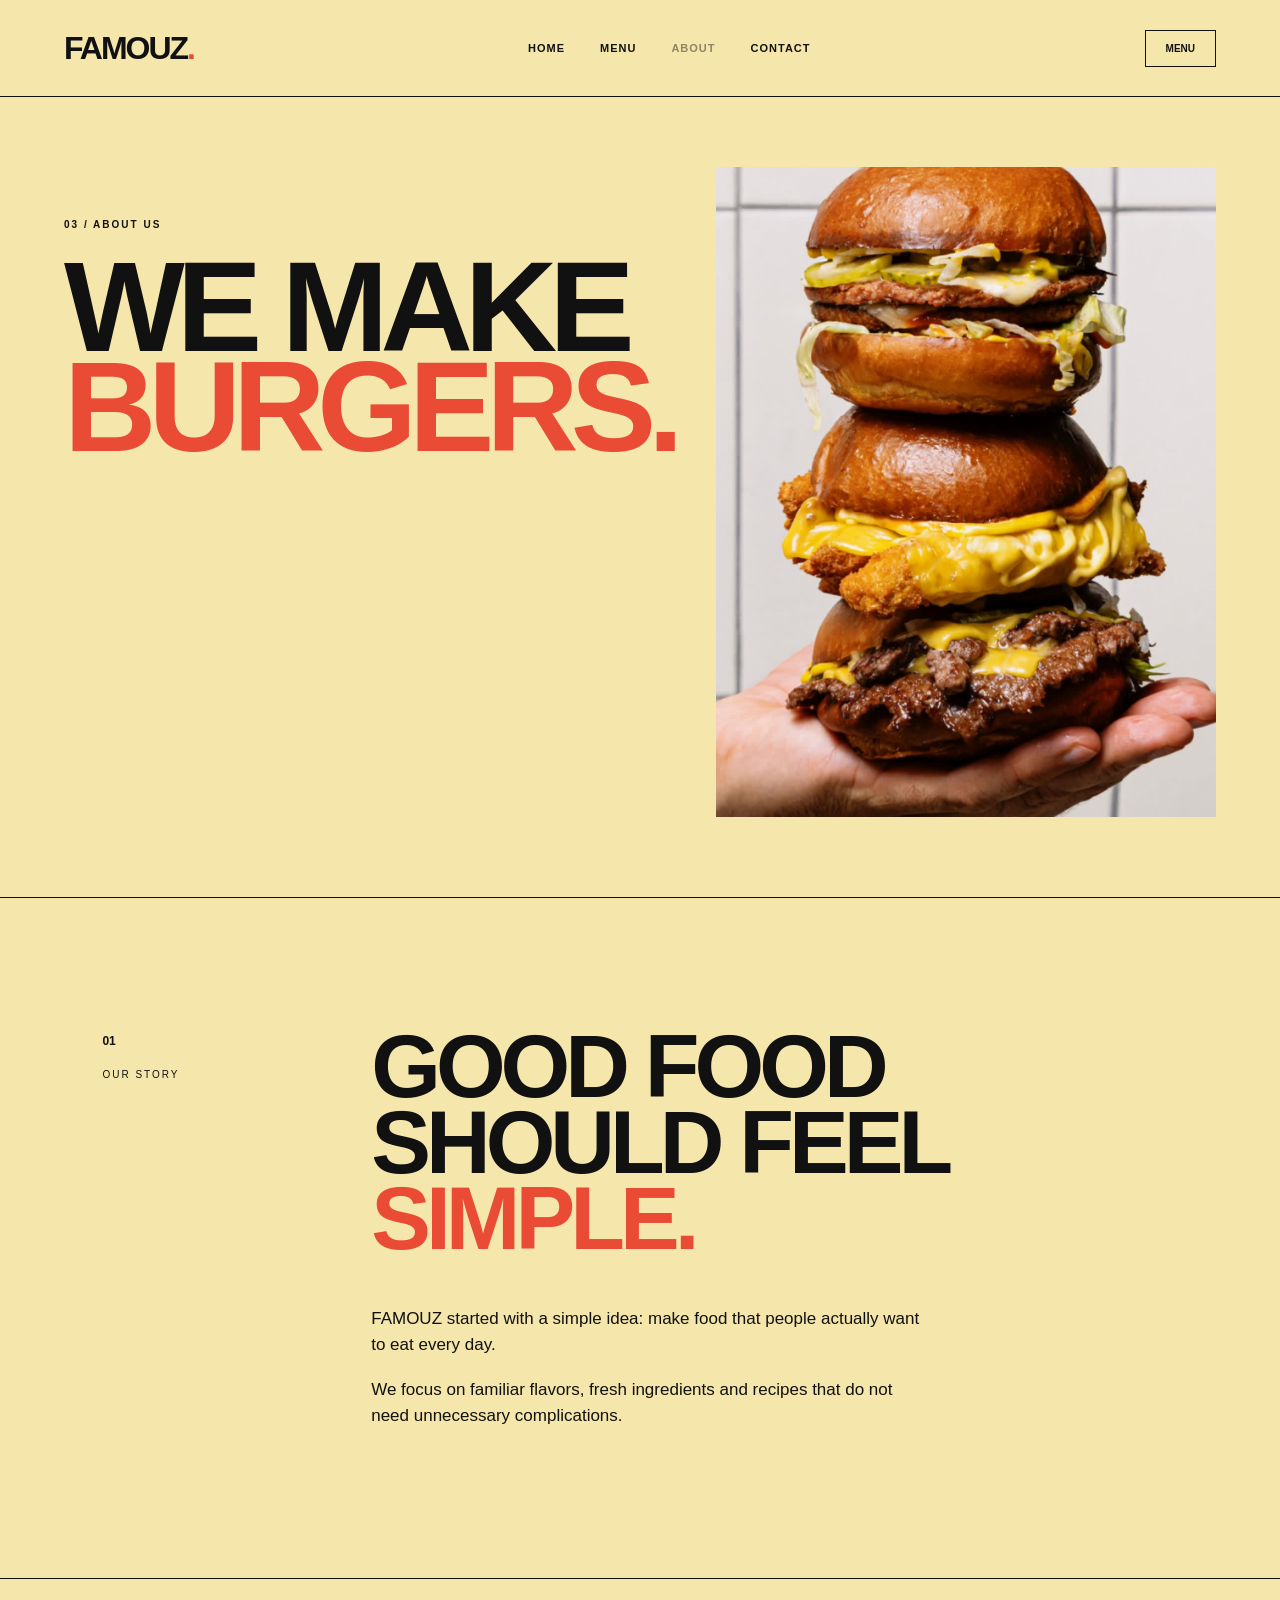
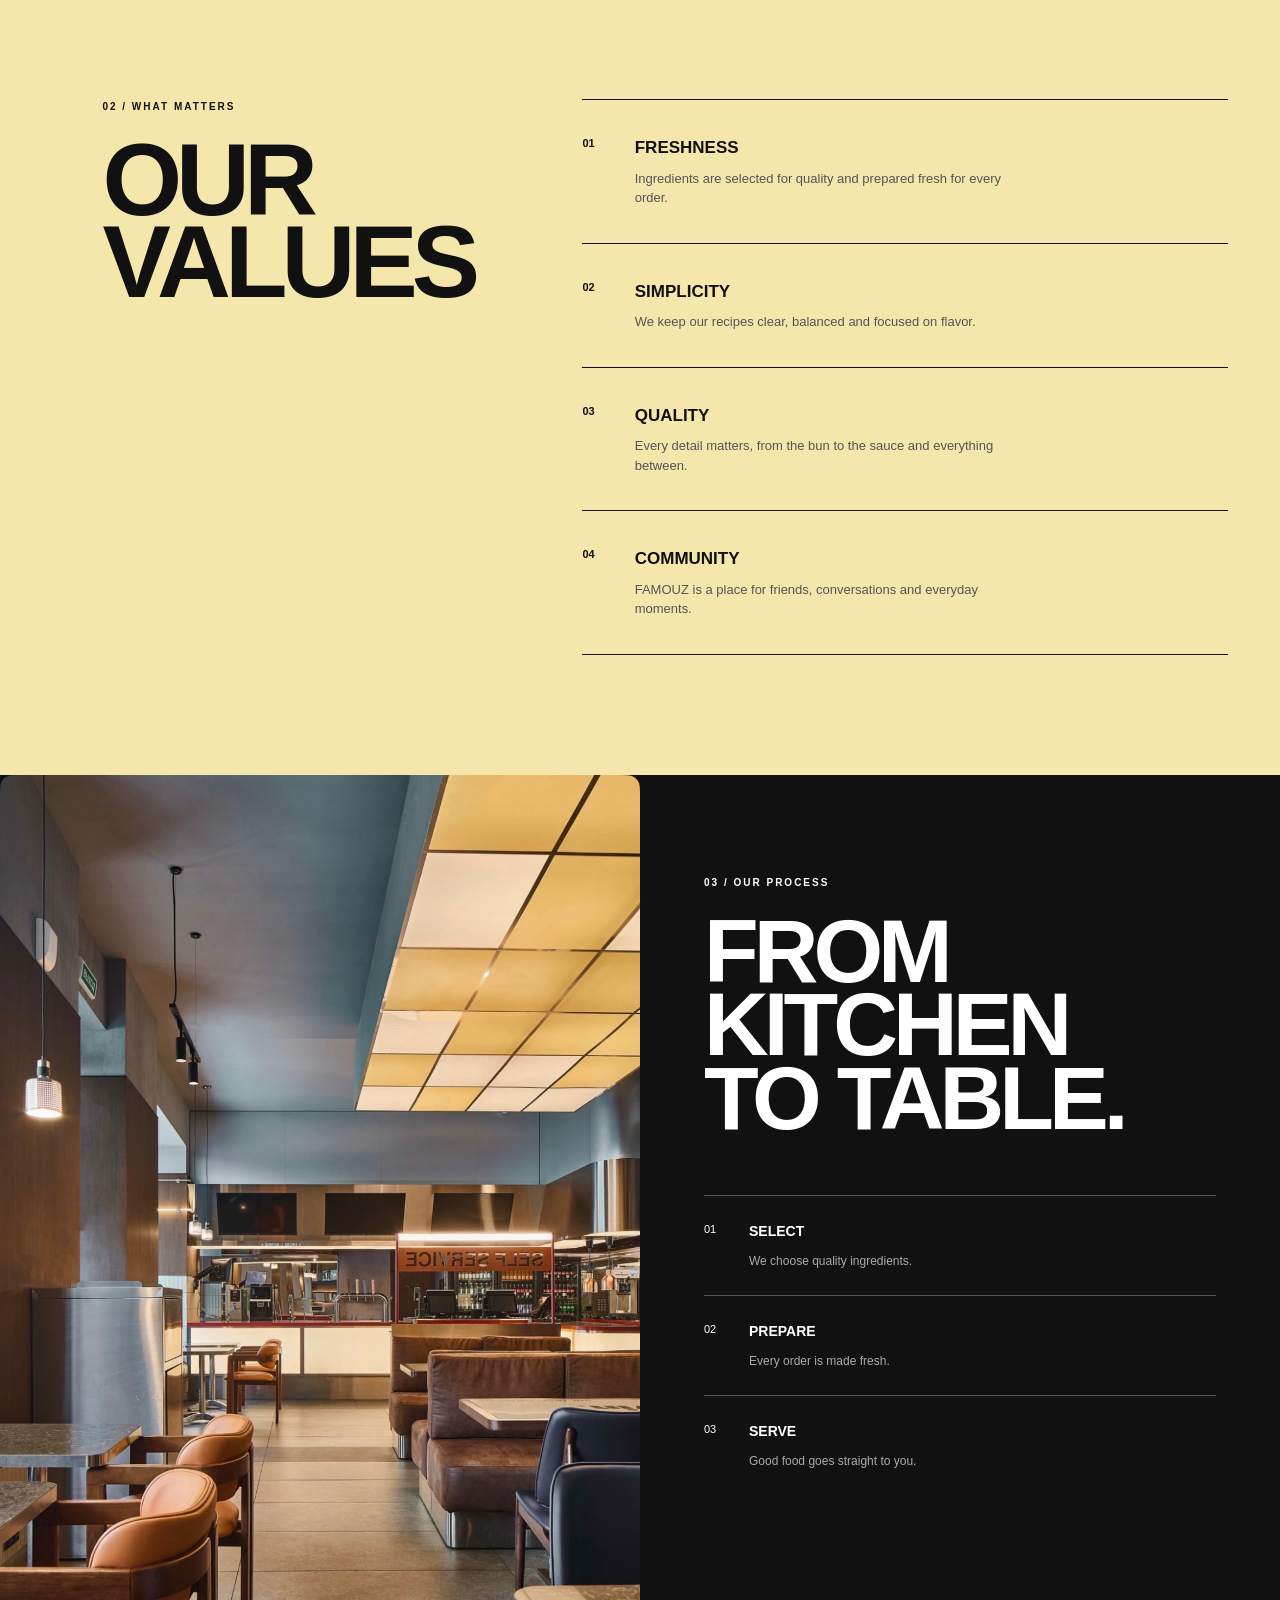
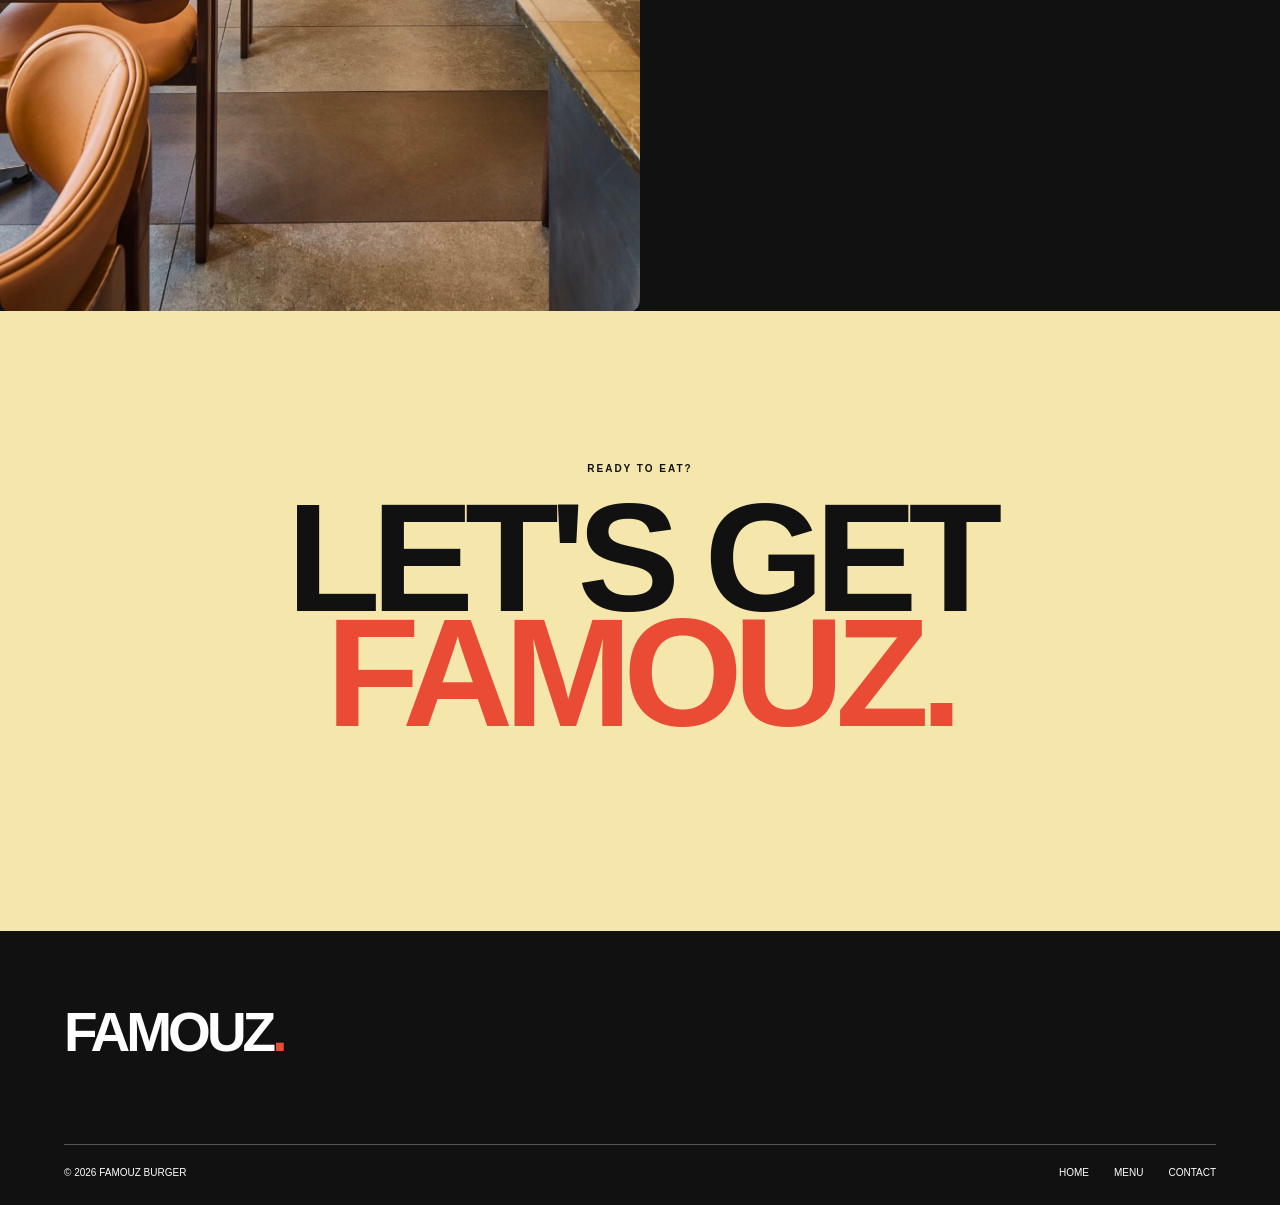
==== about.html @ 40ba9dae "Add Malika page" ====
<!DOCTYPE html>
<html lang="en">

<head>

    <meta charset="UTF-8">
    <meta name="viewport" content="width=device-width, initial-scale=1.0">

    <meta name="description" content="Learn more about FAMOUZ Burger and our philosophy.">

    <title>FAMOUZ — About Us</title>

    <link rel="stylesheet" href="css/about.css">

</head>

<body>

<header class="site-header">

    <a href="index.html" class="logo">
        FAMOUZ<span>.</span>
    </a>

    <nav class="navigation" aria-label="Main navigation">

        <a href="index.html">HOME</a>
        <a href="services.html">MENU</a>
        <a href="about.html" class="active">ABOUT</a>
        <a href="contact.html">CONTACT</a>

    </nav>

    <a href="services.html" class="header-button">
        MENU
    </a>

</header>


<main>

    <!-- ABOUT HERO -->

    <section class="about-hero">

        <div class="about-title">

            <p class="section-label">03 / ABOUT US</p>

            <h1>
                WE MAKE<br>
                <span>BURGERS.</span>
            </h1>

        </div>

        <figure class="about-main-image">

            <img src="images/bu.jpg"
                 alt="FAMOUZburger restaurant">

        </figure>

    </section>


    <!-- STORY -->

    <section class="story">

        <div class="story-label">
            <span>01</span>
            <p>OUR STORY</p>
        </div>

        <article class="story-content">

            <h2>
                GOOD FOOD
                SHOULD FEEL
                <em>SIMPLE.</em>
            </h2>

            <p>
                FAMOUZ started with a simple idea:
                make food that people actually want
                to eat every day.
            </p>

            <p>
                We focus on familiar flavors,
                fresh ingredients and recipes
                that do not need unnecessary
                complications.
            </p>

        </article>

    </section>


    <!-- VALUES -->

    <section class="values">

        <div class="values-heading">

            <p class="section-label">02 / WHAT MATTERS</p>

            <h2>
                OUR<br>
                VALUES
            </h2>

        </div>


        <div class="values-list">

            <article class="value">

                <span>01</span>

                <div>
                    <h3>FRESHNESS</h3>

                    <p>
                        Ingredients are selected
                        for quality and prepared
                        fresh for every order.
                    </p>
                </div>

            </article>


            <article class="value">

                <span>02</span>

                <div>
                    <h3>SIMPLICITY</h3>

                    <p>
                        We keep our recipes clear,
                        balanced and focused
                        on flavor.
                    </p>
                </div>

            </article>


            <article class="value">

                <span>03</span>

                <div>
                    <h3>QUALITY</h3>

                    <p>
                        Every detail matters,
                        from the bun to the sauce
                        and everything between.
                    </p>
                </div>

            </article>


            <article class="value">

                <span>04</span>

                <div>
                    <h3>COMMUNITY</h3>

                    <p>
                        FAMOUZ is a place for friends,
                        conversations and everyday
                        moments.
                    </p>
                </div>

            </article>

        </div>

    </section>


    <!-- PROCESS -->

    <section class="process">

        <div class="process-image">

            <img src="images/interior.jpg"
                 alt="Fresh burger ingredients">

        </div>


        <div class="process-content">

            <p class="section-label">03 / OUR PROCESS</p>

            <h2>
                FROM<br>
                KITCHEN<br>
                TO TABLE.
            </h2>

            <ol class="process-list">

                <li>
                    <span>01</span>
                    <strong>SELECT</strong>
                    <p>We choose quality ingredients.</p>
                </li>

                <li>
                    <span>02</span>
                    <strong>PREPARE</strong>
                    <p>Every order is made fresh.</p>
                </li>

                <li>
                    <span>03</span>
                    <strong>SERVE</strong>
                    <p>Good food goes straight to you.</p>
                </li>

            </ol>

        </div>

    </section>


    <!-- CTA -->

    <section class="about-cta">

        <p class="section-label">
            READY TO EAT?
        </p>

        <h2>
            LET'S GET<br>
            <span>FAMOUZ.</span>
        </h2>



    </section>

</main>


<footer class="footer">

    <div class="footer-top">

        <a href="index.html" class="footer-logo">
            FAMOUZ<span>.</span>
        </a>
    </div>

    <div class="footer-bottom">

        <span>© 2026 FAMOUZ BURGER</span>

        <div class="footer-links">
            <a href="index.html">HOME</a>
            <a href="services.html">MENU</a>
            <a href="contact.html">CONTACT</a>
        </div>
    </div>

</footer>

</body>
</html>
---- css/about.css ----
* {
    margin: 0;
    padding: 0;
    box-sizing: border-box;
}

body {
    font-family: Arial, Helvetica, sans-serif;
    background: #f5e6ab;
    color: #111;
    line-height: 1.5;
}

img {
    width: 100%;
    display: block;
}

a {
    color: inherit;
    text-decoration: none;
}


/* HEADER */

.site-header {
    padding: 24px 5%;
    display: flex;
    align-items: center;
    justify-content: space-between;
    border-bottom: 1px solid #111;
}

.logo {
    font-size: 32px;
    font-weight: 900;
    letter-spacing: -2px;
}

.logo span,
.footer-logo span {
    color: #e94b35;
}

.navigation {
    display: flex;
    gap: 35px;
    flex-wrap: wrap;
}

.navigation a {
    font-size: 11px;
    font-weight: bold;
    letter-spacing: 1px;
}

.navigation a:hover,
.navigation .active {
    opacity: .45;
}

.header-button {
    border: 1px solid #111;
    padding: 10px 20px;
    font-size: 10px;
    font-weight: bold;
}


/* ABOUT HERO */

.about-hero {
    padding: 70px 5% 0;
    display: grid;
    grid-template-columns: 1fr 1fr;
    gap: 40px;
}

.section-label {
    font-size: 10px;
    font-weight: bold;
    letter-spacing: 2px;
    margin-bottom: 25px;
}

.about-title {
    padding: 50px 0;
}

.about-title h1 {
    font-size: clamp(70px, 10vw, 150px);
    line-height: .78;
    letter-spacing: -8px;
}

.about-title h1 span {
    color: #e94b35;
}

.about-main-image {
    height: 650px;
}

.about-main-image img {
    height: 100%;
    object-fit: cover;
}


/* STORY */

.story {
    padding: 130px 8%;
    display: grid;
    grid-template-columns: 25% 75%;
    border-top: 1px solid #111;
    border-bottom: 1px solid #111;
    margin-top: 80px;
}

.story-label span {
    font-size: 12px;
    font-weight: bold;
}

.story-label p {
    font-size: 10px;
    letter-spacing: 2px;
    margin-top: 15px;
}

.story-content {
    max-width: 850px;
}

.story-content h2 {
    font-size: clamp(50px, 7vw, 100px);
    line-height: .85;
    letter-spacing: -5px;
    margin-bottom: 50px;
}

.story-content h2 em {
    color: #e94b35;
    font-style: normal;
}

.story-content p {
    max-width: 550px;
    font-size: 17px;
    margin-bottom: 20px;
}


/* VALUES */

.values {
    padding: 120px 8%;
    display: grid;
    grid-template-columns: 40% 60%;
    gap: 50px;
}

.values-heading h2 {
    font-size: clamp(60px, 8vw, 120px);
    line-height: .8;
    letter-spacing: -6px;
}

.values-list {
    display: flex;
    flex-direction: column;
}

.value {
    display: flex;
    gap: 40px;
    padding: 35px 0;
    border-top: 1px solid #111;
}

.value:last-child {
    border-bottom: 1px solid #111;
}

.value > span {
    font-size: 11px;
    font-weight: bold;
}

.value h3 {
    font-size: 17px;
    margin-bottom: 8px;
}

.value p {
    font-size: 13px;
    color: #555;
    max-width: 400px;
}


/* PROCESS */

.process {
    background: #111;
    color: white;
    display: grid;
    grid-template-columns: 1fr 1fr;
}

.process-image {
    min-height: 700px;
}

.process-image img {
    height: 100%;
    object-fit: cover;
}

.process-content {
    padding: 100px 10%;
}

.process h2 {
    font-size: clamp(55px, 7vw, 100px);
    line-height: .82;
    letter-spacing: -5px;
    margin-bottom: 60px;
}

.process-list {
    list-style: none;
}

.process-list li {
    display: grid;
    grid-template-columns: 35px 1fr;
    gap: 10px;
    padding: 25px 0;
    border-top: 1px solid #555;
}

.process-list span {
    font-size: 11px;
}

.process-list strong {
    font-size: 14px;
}

.process-list p {
    grid-column: 2;
    font-size: 12px;
    color: #aaa;
}


/* CTA */

.about-cta {
    text-align: center;
    padding: 150px 5%;
}

.about-cta h2 {
    font-size: clamp(70px, 12vw, 170px);
    line-height: .75;
    letter-spacing: -9px;
    margin-bottom: 50px;
}

.about-cta h2 span {
    color: #e94b35;
}


/* FOOTER */

.footer {
    background: #111;
    color: white;
    padding: 60px 5% 25px;
}

.footer-top {
    display: flex;
    justify-content: space-between;
    padding-bottom: 70px;
}

.footer-logo {
    font-size: 55px;
    font-weight: 900;
    letter-spacing: -4px;
}

.footer-top p {
    font-size: 13px;
}

.footer-bottom {
    border-top: 1px solid #555;
    padding-top: 20px;
    display: flex;
    justify-content: space-between;
    flex-wrap: wrap;
    gap: 20px;
    font-size: 10px;
}

.footer-links {
    display: flex;
    gap: 25px;
}


/* RESPONSIVE */

@media (max-width: 800px) {

    .site-header {
        flex-wrap: wrap;
    }

    .navigation {
        order: 3;
        width: 100%;
        gap: 20px;
    }

    .header-button {
        display: none;
    }

    .about-hero {
        grid-template-columns: 1fr;
    }

    .about-main-image {
        height: 500px;
    }

    .story,
    .values {
        grid-template-columns: 1fr;
        gap: 50px;
    }

    .process {
        grid-template-columns: 1fr;
    }

    .process-image {
        min-height: 450px;
    }
}

@media (max-width: 500px) {

    .about-hero {
        padding: 50px 6% 0;
    }

    .about-title h1 {
        letter-spacing: -5px;
    }

    .story,
    .values {
        padding: 80px 6%;
    }

    .about-cta {
        padding: 100px 6%;
    }

    .about-cta h2 {
        letter-spacing: -5px;
    }

    .footer-top {
        flex-direction: column;
        gap: 30px;
    }
}
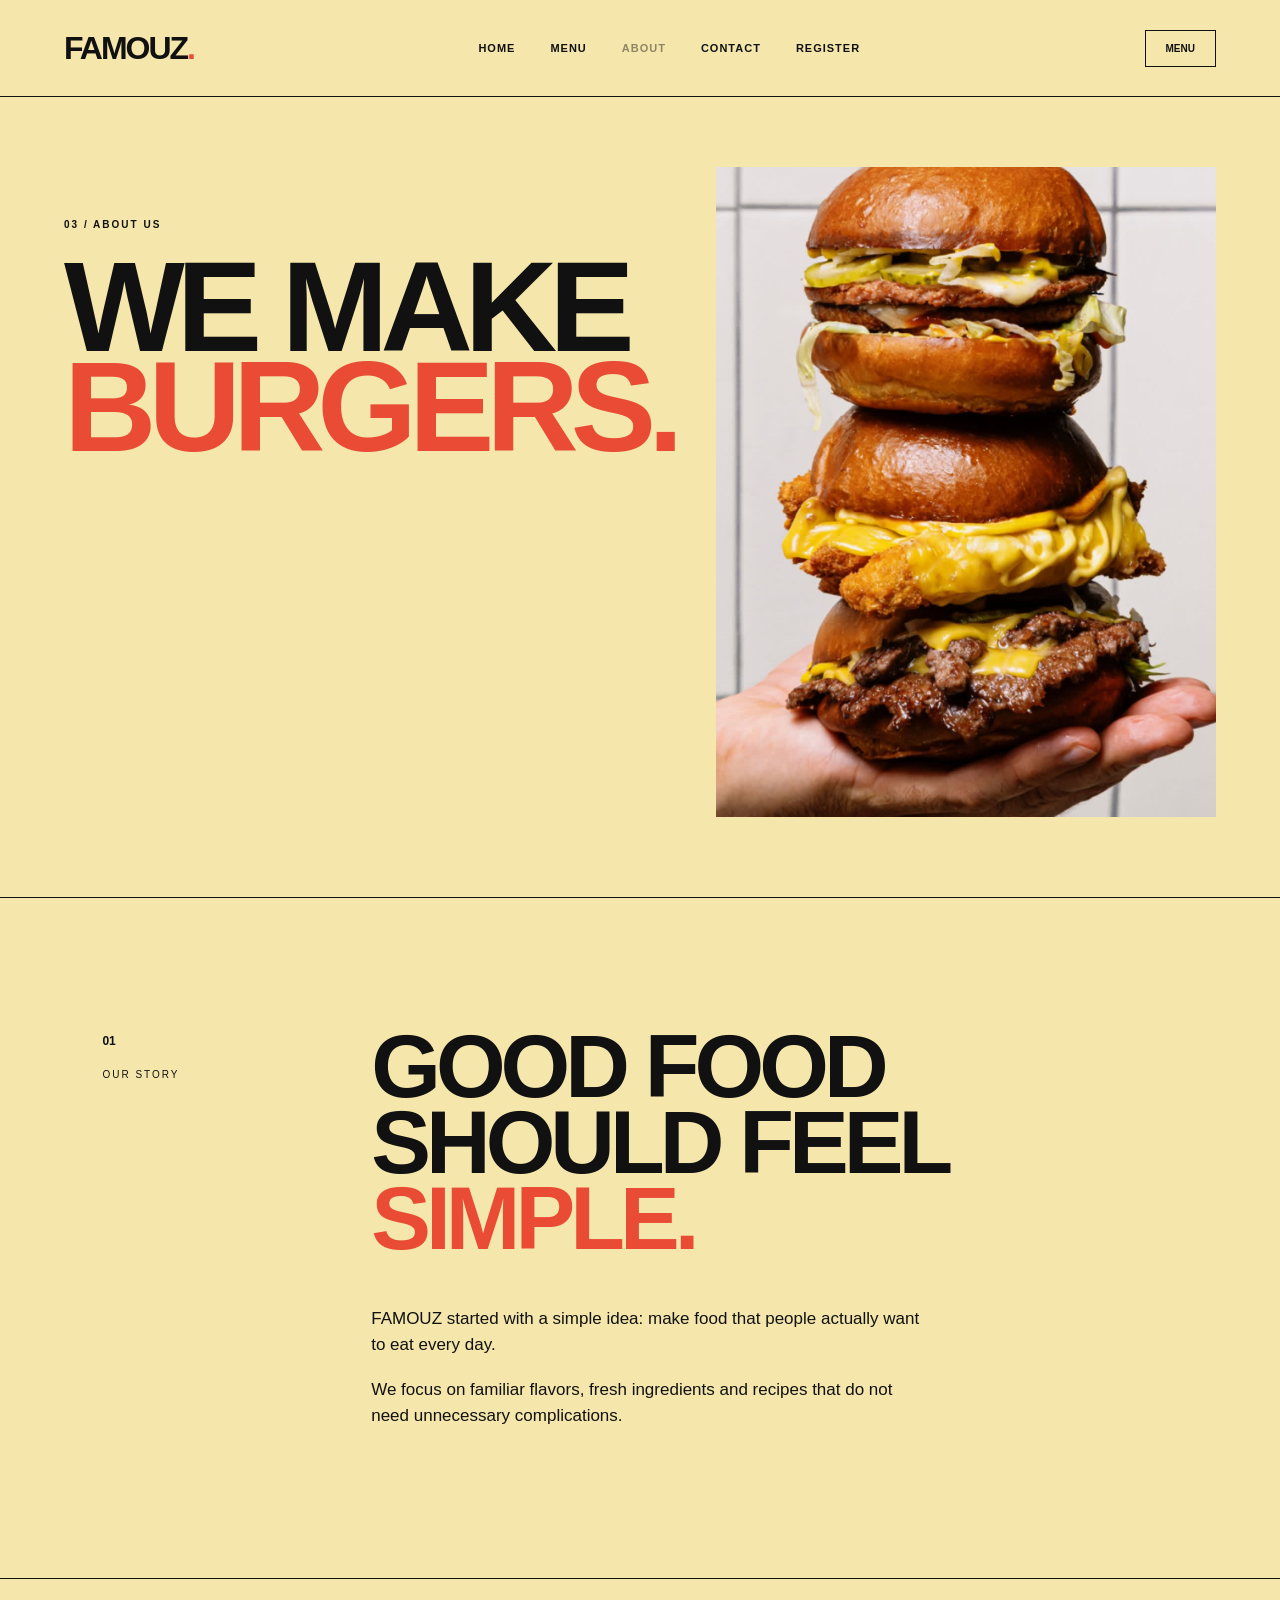
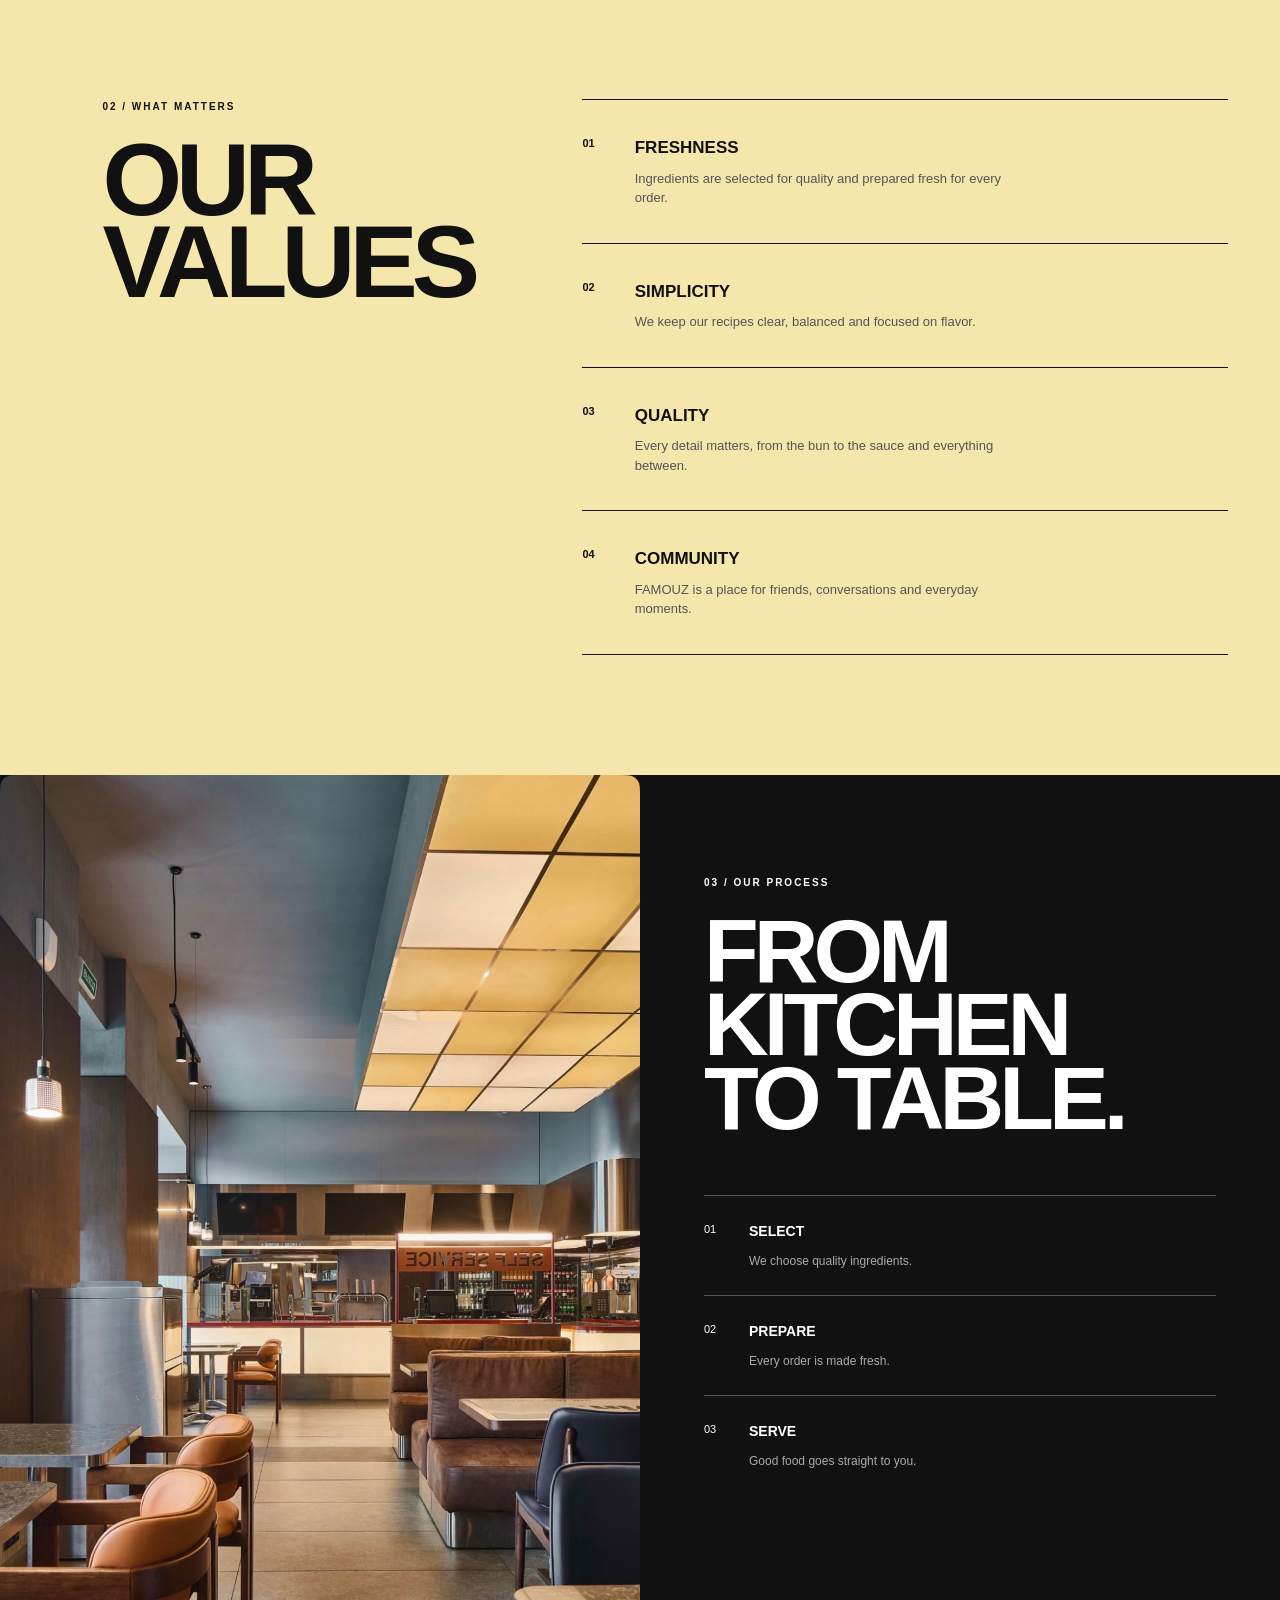
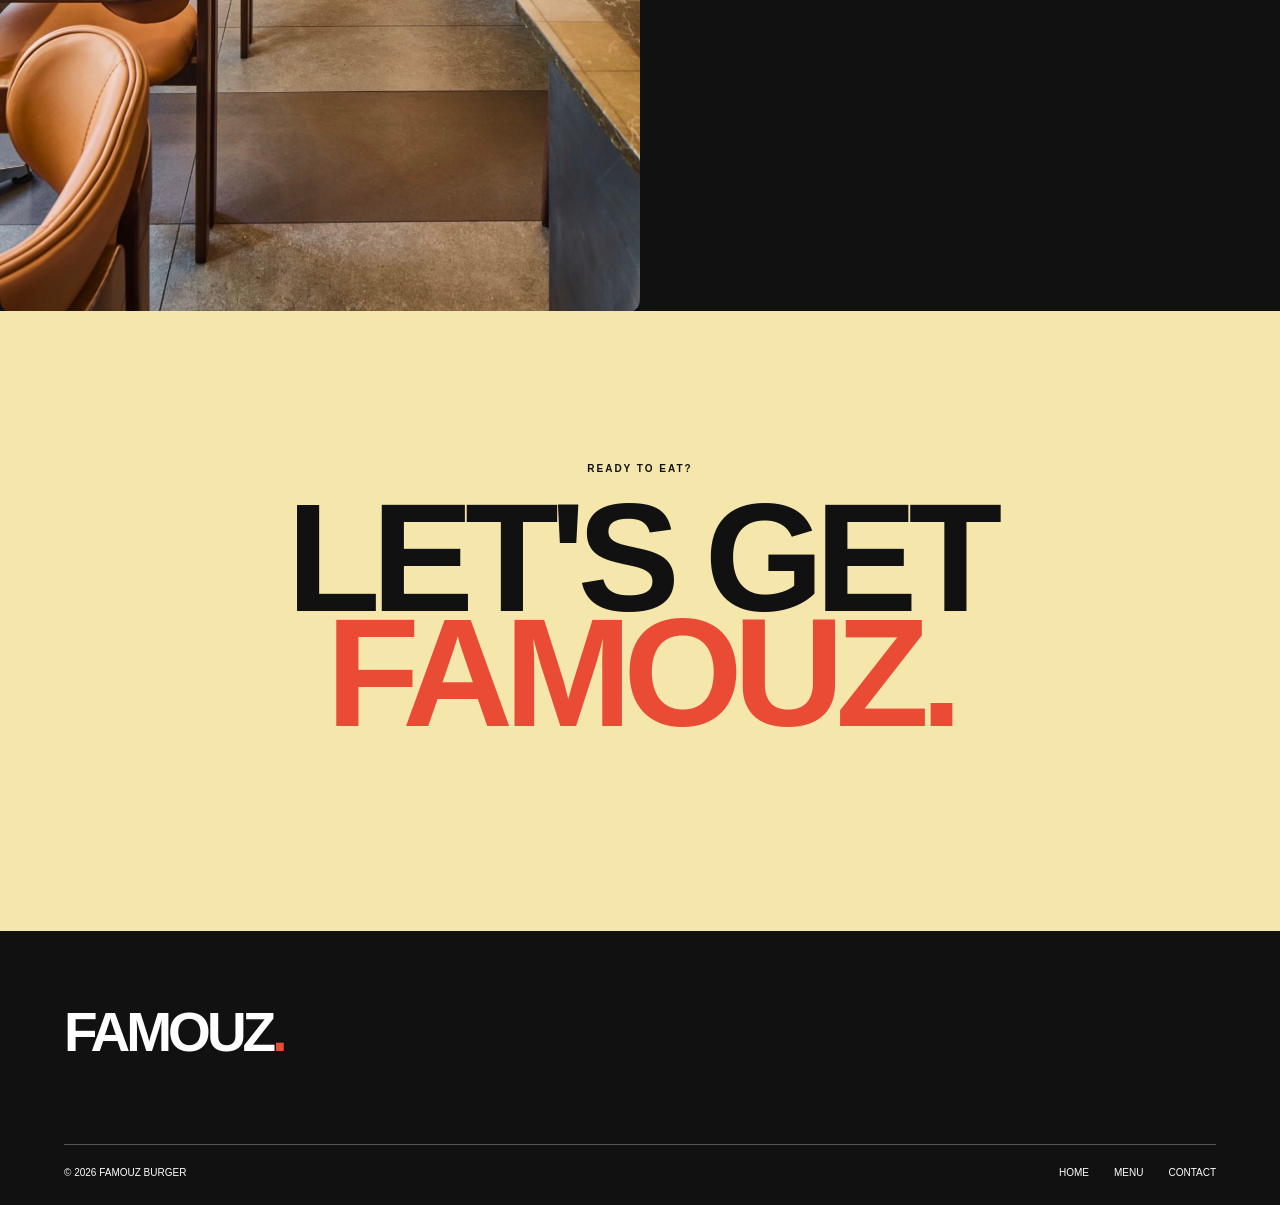
==== commit 8ad42342: "Commit Assignment 5" ====
--- a/about.html
+++ b/about.html
@@ -2,80 +2,58 @@
 <html lang="en">
 
 <head>
-
     <meta charset="UTF-8">
     <meta name="viewport" content="width=device-width, initial-scale=1.0">
-
     <meta name="description" content="Learn more about FAMOUZ Burger and our philosophy.">
-
     <title>FAMOUZ — About Us</title>
 
     <link rel="stylesheet" href="css/about.css">
-
+    <link rel="stylesheet" href="css/responsive.css">
 </head>
 
 <body>
 
 <header class="site-header">
-
     <a href="index.html" class="logo">
         FAMOUZ<span>.</span>
     </a>
 
     <nav class="navigation" aria-label="Main navigation">
-
         <a href="index.html">HOME</a>
         <a href="services.html">MENU</a>
-        <a href="about.html" class="active">ABOUT</a>
+        <a href="about.html" aria-current="page">ABOUT</a>
         <a href="contact.html">CONTACT</a>
-
+        <a href="register.html">REGISTER</a>
     </nav>
 
     <a href="services.html" class="header-button">
         MENU
     </a>
-
 </header>
 
-
-<main>
-
-    <!-- ABOUT HERO -->
+<main id="main-content">
 
     <section class="about-hero">
-
         <div class="about-title">
-
             <p class="section-label">03 / ABOUT US</p>
-
             <h1>
                 WE MAKE<br>
                 <span>BURGERS.</span>
             </h1>
-
         </div>
 
         <figure class="about-main-image">
-
-            <img src="images/bu.jpg"
-                 alt="FAMOUZburger restaurant">
-
+            <img src="images/bu.jpg" alt="FAMOUZburger restaurant">
         </figure>
-
-    </section>
-
-
-    <!-- STORY -->
+    </section>
 
     <section class="story">
-
         <div class="story-label">
             <span>01</span>
             <p>OUR STORY</p>
         </div>
 
         <article class="story-content">
-
             <h2>
                 GOOD FOOD
                 SHOULD FEEL
@@ -94,116 +72,75 @@
                 that do not need unnecessary
                 complications.
             </p>
-
         </article>
-
-    </section>
-
-
-    <!-- VALUES -->
+    </section>
 
     <section class="values">
-
         <div class="values-heading">
-
             <p class="section-label">02 / WHAT MATTERS</p>
-
             <h2>
                 OUR<br>
                 VALUES
             </h2>
-
-        </div>
-
+        </div>
 
         <div class="values-list">
-
-            <article class="value">
-
+            <article class="value">
                 <span>01</span>
-
                 <div>
                     <h3>FRESHNESS</h3>
-
                     <p>
                         Ingredients are selected
                         for quality and prepared
                         fresh for every order.
                     </p>
                 </div>
-
-            </article>
-
-
-            <article class="value">
-
+            </article>
+
+            <article class="value">
                 <span>02</span>
-
                 <div>
                     <h3>SIMPLICITY</h3>
-
                     <p>
                         We keep our recipes clear,
                         balanced and focused
                         on flavor.
                     </p>
                 </div>
-
-            </article>
-
-
-            <article class="value">
-
+            </article>
+
+            <article class="value">
                 <span>03</span>
-
                 <div>
                     <h3>QUALITY</h3>
-
                     <p>
                         Every detail matters,
                         from the bun to the sauce
                         and everything between.
                     </p>
                 </div>
-
-            </article>
-
-
-            <article class="value">
-
+            </article>
+
+            <article class="value">
                 <span>04</span>
-
                 <div>
                     <h3>COMMUNITY</h3>
-
                     <p>
                         FAMOUZ is a place for friends,
                         conversations and everyday
                         moments.
                     </p>
                 </div>
-
-            </article>
-
-        </div>
-
-    </section>
-
-
-    <!-- PROCESS -->
+            </article>
+        </div>
+    </section>
 
     <section class="process">
-
-        <div class="process-image">
-
-            <img src="images/interior.jpg"
-                 alt="Fresh burger ingredients">
-
-        </div>
-
+        <figure class="process-image">
+            <img src="images/interior.jpg" alt="Fresh burger ingredients">
+        </figure>
 
         <div class="process-content">
-
             <p class="section-label">03 / OUR PROCESS</p>
 
             <h2>
@@ -213,7 +150,6 @@
             </h2>
 
             <ol class="process-list">
-
                 <li>
                     <span>01</span>
                     <strong>SELECT</strong>
@@ -231,18 +167,11 @@
                     <strong>SERVE</strong>
                     <p>Good food goes straight to you.</p>
                 </li>
-
             </ol>
-
-        </div>
-
-    </section>
-
-
-    <!-- CTA -->
+        </div>
+    </section>
 
     <section class="about-cta">
-
         <p class="section-label">
             READY TO EAT?
         </p>
@@ -251,25 +180,18 @@
             LET'S GET<br>
             <span>FAMOUZ.</span>
         </h2>
-
-
-
     </section>
 
 </main>
 
-
 <footer class="footer">
-
     <div class="footer-top">
-
         <a href="index.html" class="footer-logo">
             FAMOUZ<span>.</span>
         </a>
     </div>
 
     <div class="footer-bottom">
-
         <span>© 2026 FAMOUZ BURGER</span>
 
         <div class="footer-links">
@@ -278,8 +200,7 @@
             <a href="contact.html">CONTACT</a>
         </div>
     </div>
-
 </footer>
 
 </body>
-</html>
+</html>
--- a/css/about.css
+++ b/css/about.css
@@ -21,14 +21,13 @@
     text-decoration: none;
 }
 
-
-/* HEADER */
-
 .site-header {
     padding: 24px 5%;
     display: flex;
     align-items: center;
     justify-content: space-between;
+    flex-wrap: wrap;
+    gap: 15px;
     border-bottom: 1px solid #111;
 }
 
@@ -45,8 +44,10 @@
 
 .navigation {
     display: flex;
-    gap: 35px;
+    gap: 20px;
     flex-wrap: wrap;
+    width: 100%;
+    order: 3;
 }
 
 .navigation a {
@@ -56,7 +57,7 @@
 }
 
 .navigation a:hover,
-.navigation .active {
+.navigation a[aria-current="page"] {
     opacity: .45;
 }
 
@@ -65,15 +66,13 @@
     padding: 10px 20px;
     font-size: 10px;
     font-weight: bold;
-}
-
-
-/* ABOUT HERO */
+    display: none;
+}
 
 .about-hero {
-    padding: 70px 5% 0;
-    display: grid;
-    grid-template-columns: 1fr 1fr;
+    padding: 50px 6% 0;
+    display: grid;
+    grid-template-columns: 1fr;
     gap: 40px;
 }
 
@@ -85,13 +84,13 @@
 }
 
 .about-title {
-    padding: 50px 0;
+    padding: 20px 0;
 }
 
 .about-title h1 {
-    font-size: clamp(70px, 10vw, 150px);
+    font-size: clamp(60px, 10vw, 150px);
     line-height: .78;
-    letter-spacing: -8px;
+    letter-spacing: -5px;
 }
 
 .about-title h1 span {
@@ -99,7 +98,7 @@
 }
 
 .about-main-image {
-    height: 650px;
+    height: 500px;
 }
 
 .about-main-image img {
@@ -107,16 +106,14 @@
     object-fit: cover;
 }
 
-
-/* STORY */
-
 .story {
-    padding: 130px 8%;
-    display: grid;
-    grid-template-columns: 25% 75%;
+    padding: 80px 6%;
+    display: grid;
+    grid-template-columns: 1fr;
+    gap: 50px;
     border-top: 1px solid #111;
     border-bottom: 1px solid #111;
-    margin-top: 80px;
+    margin-top: 60px;
 }
 
 .story-label span {
@@ -137,7 +134,7 @@
 .story-content h2 {
     font-size: clamp(50px, 7vw, 100px);
     line-height: .85;
-    letter-spacing: -5px;
+    letter-spacing: -3px;
     margin-bottom: 50px;
 }
 
@@ -152,20 +149,17 @@
     margin-bottom: 20px;
 }
 
-
-/* VALUES */
-
 .values {
-    padding: 120px 8%;
-    display: grid;
-    grid-template-columns: 40% 60%;
+    padding: 80px 6%;
+    display: grid;
+    grid-template-columns: 1fr;
     gap: 50px;
 }
 
 .values-heading h2 {
     font-size: clamp(60px, 8vw, 120px);
     line-height: .8;
-    letter-spacing: -6px;
+    letter-spacing: -4px;
 }
 
 .values-list {
@@ -200,18 +194,15 @@
     max-width: 400px;
 }
 
-
-/* PROCESS */
-
 .process {
     background: #111;
     color: white;
     display: grid;
-    grid-template-columns: 1fr 1fr;
+    grid-template-columns: 1fr;
 }
 
 .process-image {
-    min-height: 700px;
+    min-height: 450px;
 }
 
 .process-image img {
@@ -220,13 +211,13 @@
 }
 
 .process-content {
-    padding: 100px 10%;
+    padding: 60px 6%;
 }
 
 .process h2 {
     font-size: clamp(55px, 7vw, 100px);
     line-height: .82;
-    letter-spacing: -5px;
+    letter-spacing: -3px;
     margin-bottom: 60px;
 }
 
@@ -256,27 +247,21 @@
     color: #aaa;
 }
 
-
-/* CTA */
-
 .about-cta {
     text-align: center;
-    padding: 150px 5%;
+    padding: 100px 6%;
 }
 
 .about-cta h2 {
     font-size: clamp(70px, 12vw, 170px);
     line-height: .75;
-    letter-spacing: -9px;
+    letter-spacing: -5px;
     margin-bottom: 50px;
 }
 
 .about-cta h2 span {
     color: #e94b35;
 }
-
-
-/* FOOTER */
 
 .footer {
     background: #111;
@@ -286,7 +271,8 @@
 
 .footer-top {
     display: flex;
-    justify-content: space-between;
+    flex-direction: column;
+    gap: 30px;
     padding-bottom: 70px;
 }
 
@@ -313,76 +299,4 @@
 .footer-links {
     display: flex;
     gap: 25px;
-}
-
-
-/* RESPONSIVE */
-
-@media (max-width: 800px) {
-
-    .site-header {
-        flex-wrap: wrap;
-    }
-
-    .navigation {
-        order: 3;
-        width: 100%;
-        gap: 20px;
-    }
-
-    .header-button {
-        display: none;
-    }
-
-    .about-hero {
-        grid-template-columns: 1fr;
-    }
-
-    .about-main-image {
-        height: 500px;
-    }
-
-    .story,
-    .values {
-        grid-template-columns: 1fr;
-        gap: 50px;
-    }
-
-    .process {
-        grid-template-columns: 1fr;
-    }
-
-    .process-image {
-        min-height: 450px;
-    }
-}
-
-@media (max-width: 500px) {
-
-    .about-hero {
-        padding: 50px 6% 0;
-    }
-
-    .about-title h1 {
-        letter-spacing: -5px;
-    }
-
-    .story,
-    .values {
-        padding: 80px 6%;
-    }
-
-    .about-cta {
-        padding: 100px 6%;
-    }
-
-    .about-cta h2 {
-        letter-spacing: -5px;
-    }
-
-    .footer-top {
-        flex-direction: column;
-        gap: 30px;
-    }
-}
- +}
--- a/css/responsive.css
+++ b/css/responsive.css
@@ -0,0 +1,264 @@
+@media (min-width: 48rem) {
+
+    .site-header {
+        padding: 24px 5%;
+        flex-wrap: nowrap;
+    }
+
+    .navigation {
+        order: initial;
+        width: auto;
+        justify-content: center;
+        gap: 35px;
+    }
+
+    .header-button {
+        display: inline-block;
+    }
+
+    .footer-top {
+        flex-direction: row;
+        justify-content: space-between;
+        padding-bottom: 70px;
+    }
+
+    .footer-logo {
+        font-size: 55px;
+        letter-spacing: -4px;
+    }
+
+    .footer-links {
+        gap: 25px;
+    }
+
+    .hero {
+        min-height: 680px;
+        grid-template-columns: 1fr 1fr;
+    }
+
+    .hero-content {
+        padding: 80px 8%;
+    }
+
+    .hero h1 {
+        letter-spacing: -6px;
+    }
+
+    .hero-image {
+        min-height: 680px;
+    }
+
+    .intro {
+        grid-template-columns: 25% 75%;
+        gap: 0;
+        padding: 120px 8%;
+    }
+
+    .intro-content h2 {
+        letter-spacing: -4px;
+    }
+
+    .bestsellers {
+        padding: 110px 5%;
+    }
+
+    .section-heading {
+        flex-direction: row;
+        align-items: flex-end;
+    }
+
+    .section-heading h2 {
+        letter-spacing: -5px;
+    }
+
+    .burger-grid {
+        grid-template-columns: repeat(3, 1fr);
+    }
+
+    .faq-section {
+        padding: 80px 8%;
+    }
+
+    .promo {
+        min-height: 600px;
+        padding: 80px 8%;
+    }
+
+    .promo h2 {
+        letter-spacing: -5px;
+    }
+
+    .about-hero {
+        padding: 70px 5% 0;
+        grid-template-columns: 1fr 1fr;
+    }
+
+    .about-title {
+        padding: 50px 0;
+    }
+
+    .about-title h1 {
+        letter-spacing: -8px;
+    }
+
+    .about-main-image {
+        height: 650px;
+    }
+
+    .story {
+        padding: 130px 8%;
+        grid-template-columns: 25% 75%;
+        margin-top: 80px;
+        gap: 0;
+    }
+
+    .story-content h2 {
+        letter-spacing: -5px;
+    }
+
+    .values {
+        padding: 120px 8%;
+        grid-template-columns: 40% 60%;
+        gap: 50px;
+    }
+
+    .values-heading h2 {
+        letter-spacing: -6px;
+    }
+
+    .value {
+        gap: 40px;
+        padding: 35px 0;
+    }
+
+    .process {
+        grid-template-columns: 1fr 1fr;
+    }
+
+    .process-image {
+        min-height: 700px;
+    }
+
+    .process-content {
+        padding: 100px 10%;
+    }
+
+    .process h2 {
+        letter-spacing: -5px;
+    }
+
+    .about-cta {
+        padding: 150px 5%;
+    }
+
+    .about-cta h2 {
+        letter-spacing: -9px;
+    }
+
+    .menu-intro {
+        min-height: 550px;
+        padding: 100px 8%;
+        grid-template-columns: 1fr 1fr;
+        gap: 0;
+    }
+
+    .menu-intro h1 {
+        line-height: .78;
+        letter-spacing: -8px;
+    }
+
+    .menu-description {
+        justify-self: end;
+    }
+
+    .menu-section {
+        padding: 100px 5%;
+    }
+
+    .menu-heading {
+        flex-direction: row;
+        align-items: flex-end;
+        justify-content: space-between;
+        margin-bottom: 50px;
+    }
+
+    .menu-heading h2 {
+        letter-spacing: -6px;
+    }
+
+    .menu-grid {
+        grid-template-columns: repeat(2, 1fr);
+    }
+
+    .menu-note {
+        grid-template-columns: 25% 75%;
+        padding: 110px 8%;
+        gap: 0;
+    }
+
+    .menu-note h2 {
+        letter-spacing: -5px;
+        margin-bottom: 35px;
+    }
+
+    .contact-hero {
+        padding: 120px 8% 100px;
+    }
+
+    .contact-hero h1 {
+        letter-spacing: -10px;
+    }
+
+    .hero-description {
+        margin-top: 60px;
+    }
+
+    .contact-info {
+        grid-template-columns: repeat(3, 1fr);
+    }
+
+    .info-card {
+        padding: 55px 6%;
+        min-height: 280px;
+        border-right: 1px solid #111;
+        border-bottom: none;
+    }
+
+    .info-card h2 {
+        margin: 70px 0 20px;
+    }
+
+    .contact-form-section {
+        padding: 120px 8%;
+        grid-template-columns: 40% 60%;
+        gap: 80px;
+    }
+
+    .form-submit button {
+        width: auto;
+    }
+
+    .location-section {
+        grid-template-columns: 35% 65%;
+        min-height: 600px;
+    }
+
+    .location-title {
+        padding: 90px 8%;
+    }
+
+    .social-section {
+        padding: 120px 5%;
+    }
+
+    .social-section h2 {
+        letter-spacing: -5px;
+        margin-bottom: 50px;
+    }
+}
+
+@media (min-width: 64rem) {
+    .menu-grid {
+        grid-template-columns: repeat(4, 1fr);
+    }
+}
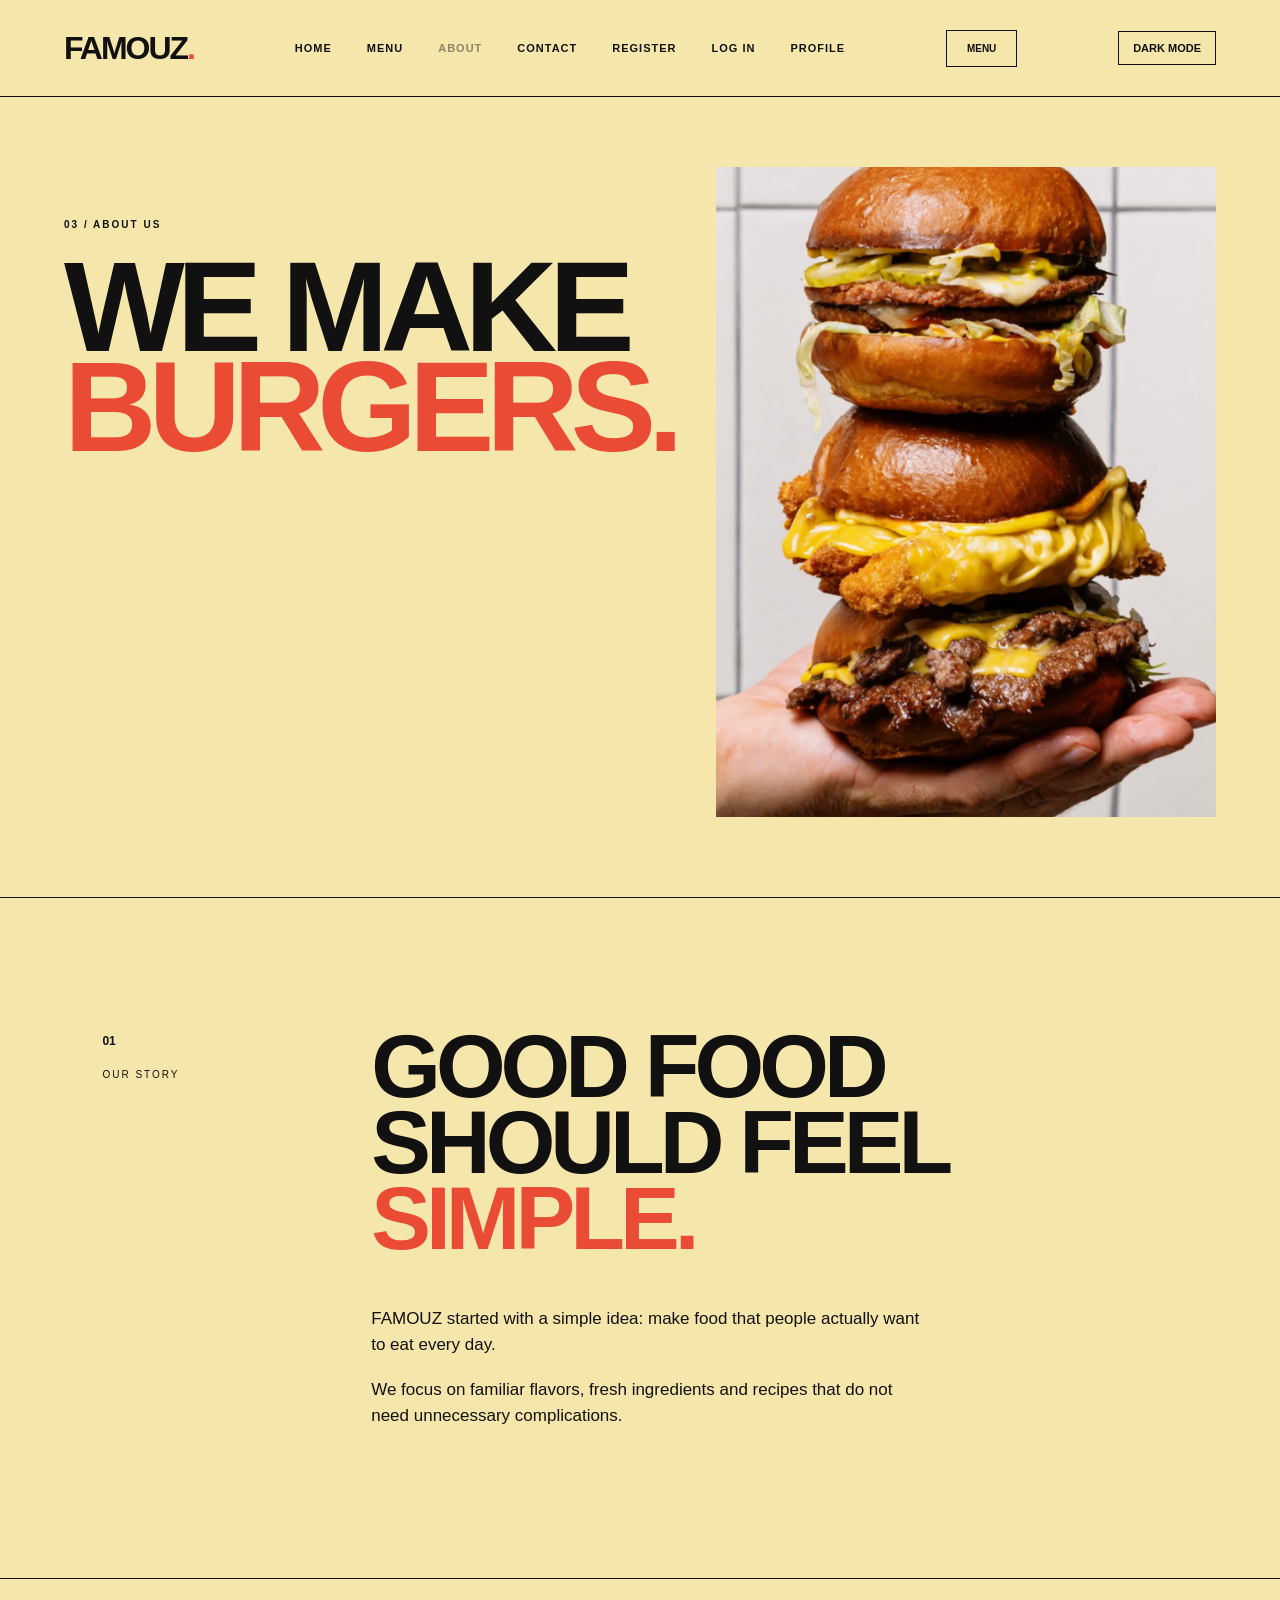
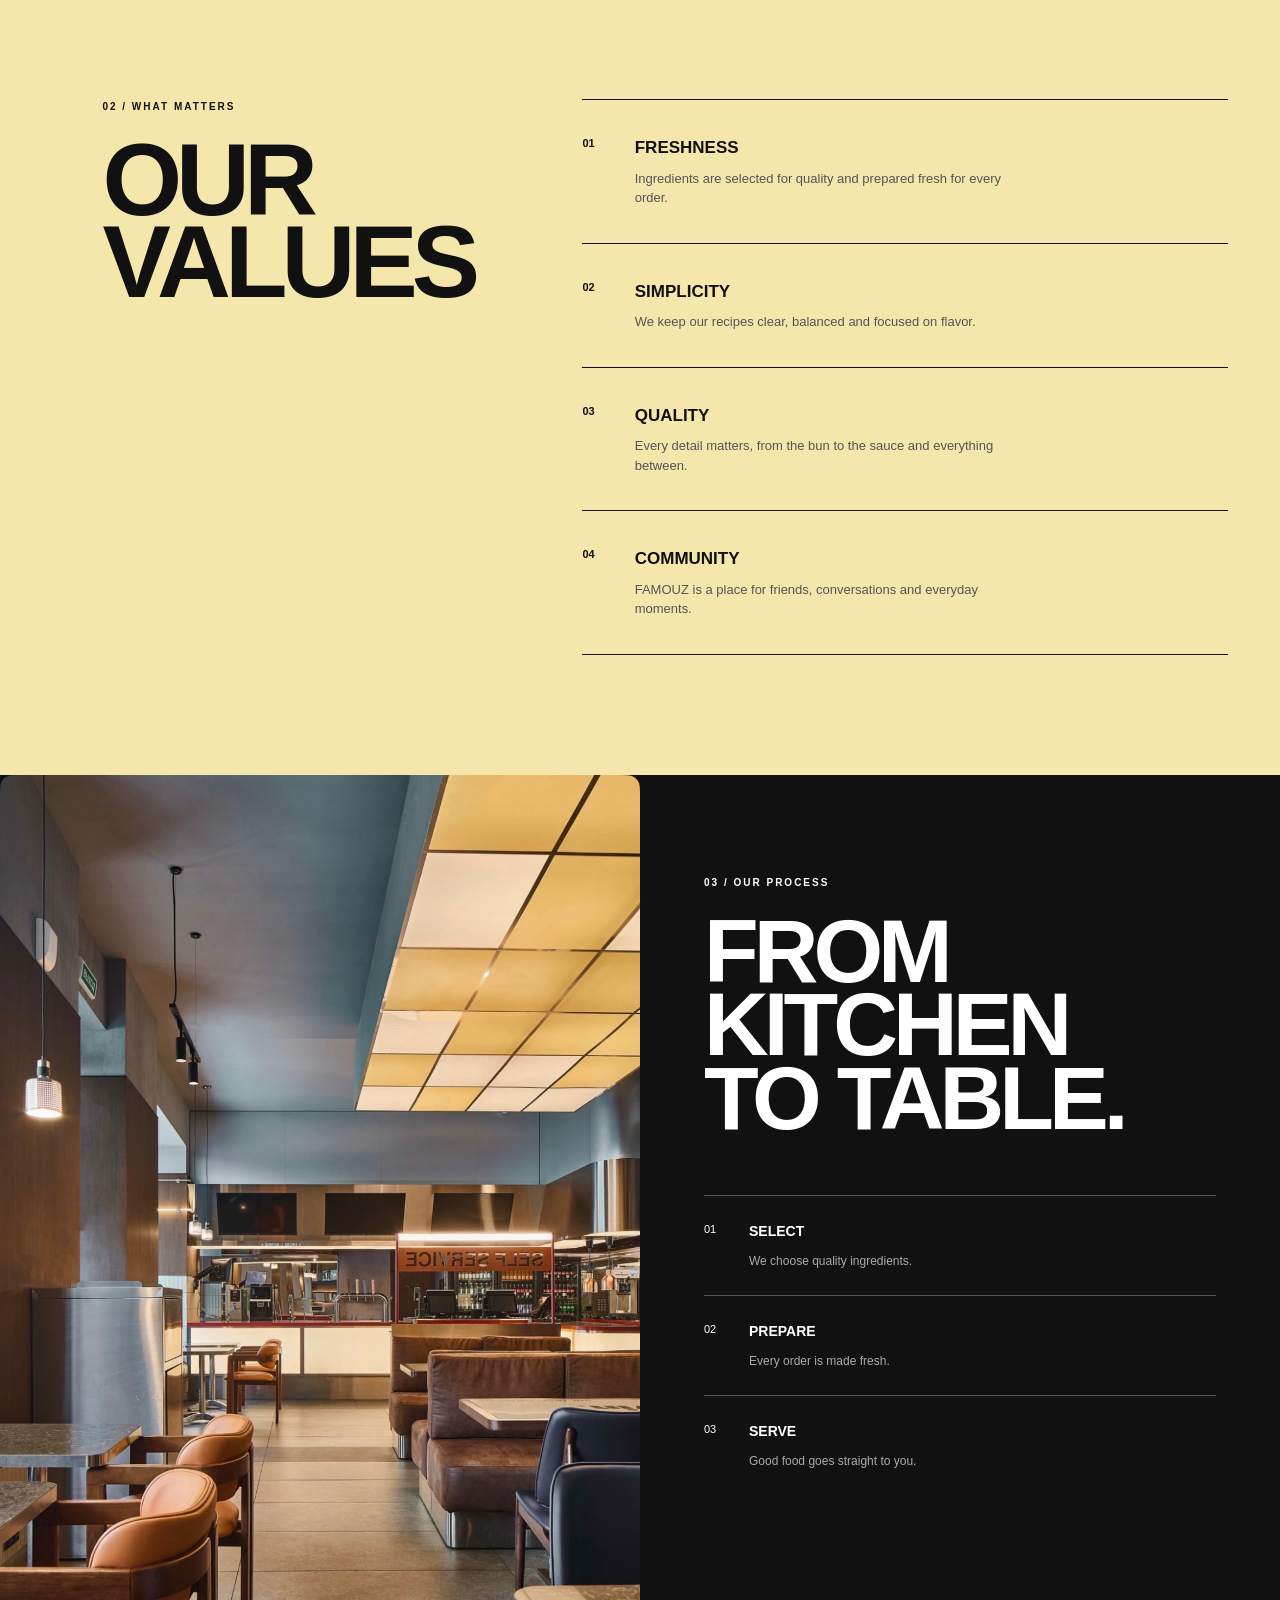
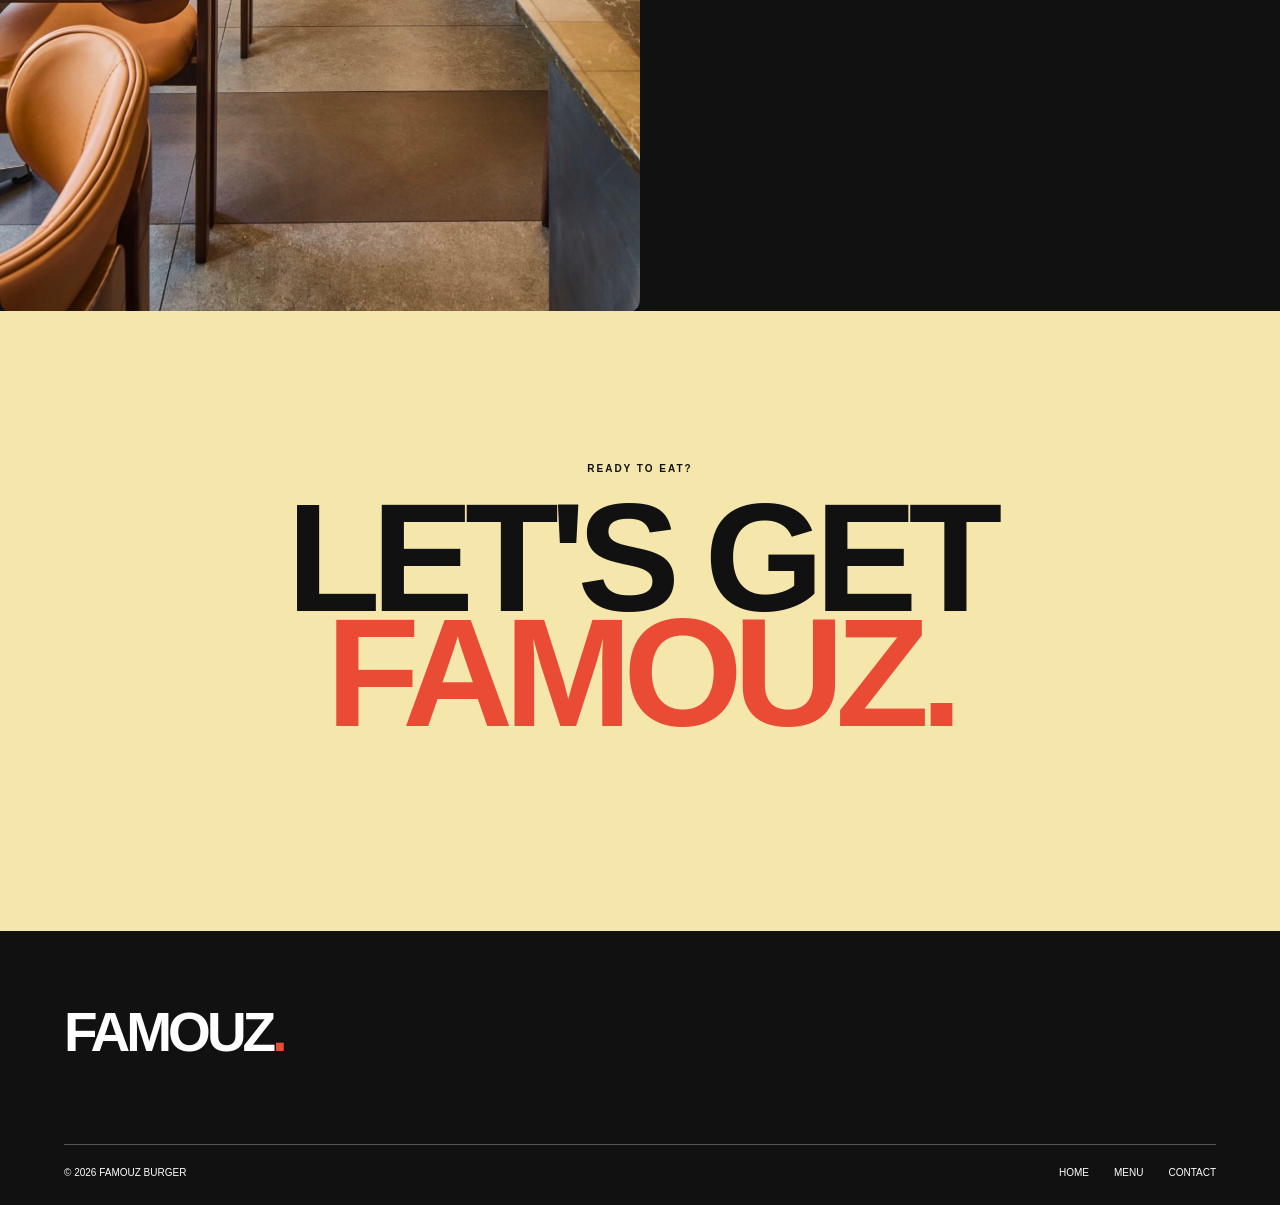
==== commit 18d3d06a: "Complete account flow and shared theme" ====
--- a/about.html
+++ b/about.html
@@ -9,6 +9,7 @@
 
     <link rel="stylesheet" href="css/about.css">
     <link rel="stylesheet" href="css/responsive.css">
+    <link rel="stylesheet" href="css/common.css">
 </head>
 
 <body>
@@ -24,6 +25,8 @@
         <a href="about.html" aria-current="page">ABOUT</a>
         <a href="contact.html">CONTACT</a>
         <a href="register.html">REGISTER</a>
+        <a href="login.html">LOG IN</a>
+        <a href="profile.html">PROFILE</a>
     </nav>
 
     <a href="services.html" class="header-button">
@@ -202,5 +205,6 @@
     </div>
 </footer>
 
+<script src="js/theme.js"></script>
 </body>
 </html>
--- a/css/common.css
+++ b/css/common.css
@@ -0,0 +1,10 @@
+a:focus-visible, button:focus-visible, input:focus-visible, select:focus-visible, textarea:focus-visible { outline: 3px solid #e94b35; outline-offset: 3px; }
+.global-theme-button, .account-button { border: 1px solid currentColor; background: transparent; color: inherit; padding: 10px 14px; font: 700 11px Arial,sans-serif; cursor: pointer; transition: transform .2s, background .2s; }
+.global-theme-button:hover, .account-button:hover { transform: translateY(-2px); background: #e94b35; color: white; }
+body.dark-theme { background: #171717 !important; color: #f5e6c6 !important; }
+body.dark-theme :is(.site-header, .contact-hero, .contact-form-section, .register-section, .form-intro, .menu-section, .about-section, .hero, .welcome-section, .menu-card, .faq-section, .contact-info-section) { background-color: #171717 !important; color: #f5e6c6 !important; border-color: #777 !important; }
+body.dark-theme :is(h1,h2,h3,p,label,legend,a,input,textarea,select,.navigation a,.logo,.section-label,.form-control,.form-select) { color: #f5e6c6; }
+body.dark-theme :is(input,textarea,select) { background-color: #292929; border-color: #aaa; }
+body.dark-theme .invalid-feedback, body.dark-theme #registerFeedback, body.dark-theme #loginFeedback { color: #ff9c8e; }
+@media(max-width: 1000px) { .site-header { flex-wrap: wrap !important; } .navigation { flex-wrap: wrap !important; gap: 14px !important; } }
+@media(max-width:700px) { .navigation { width: 100%; order: 3; } }
